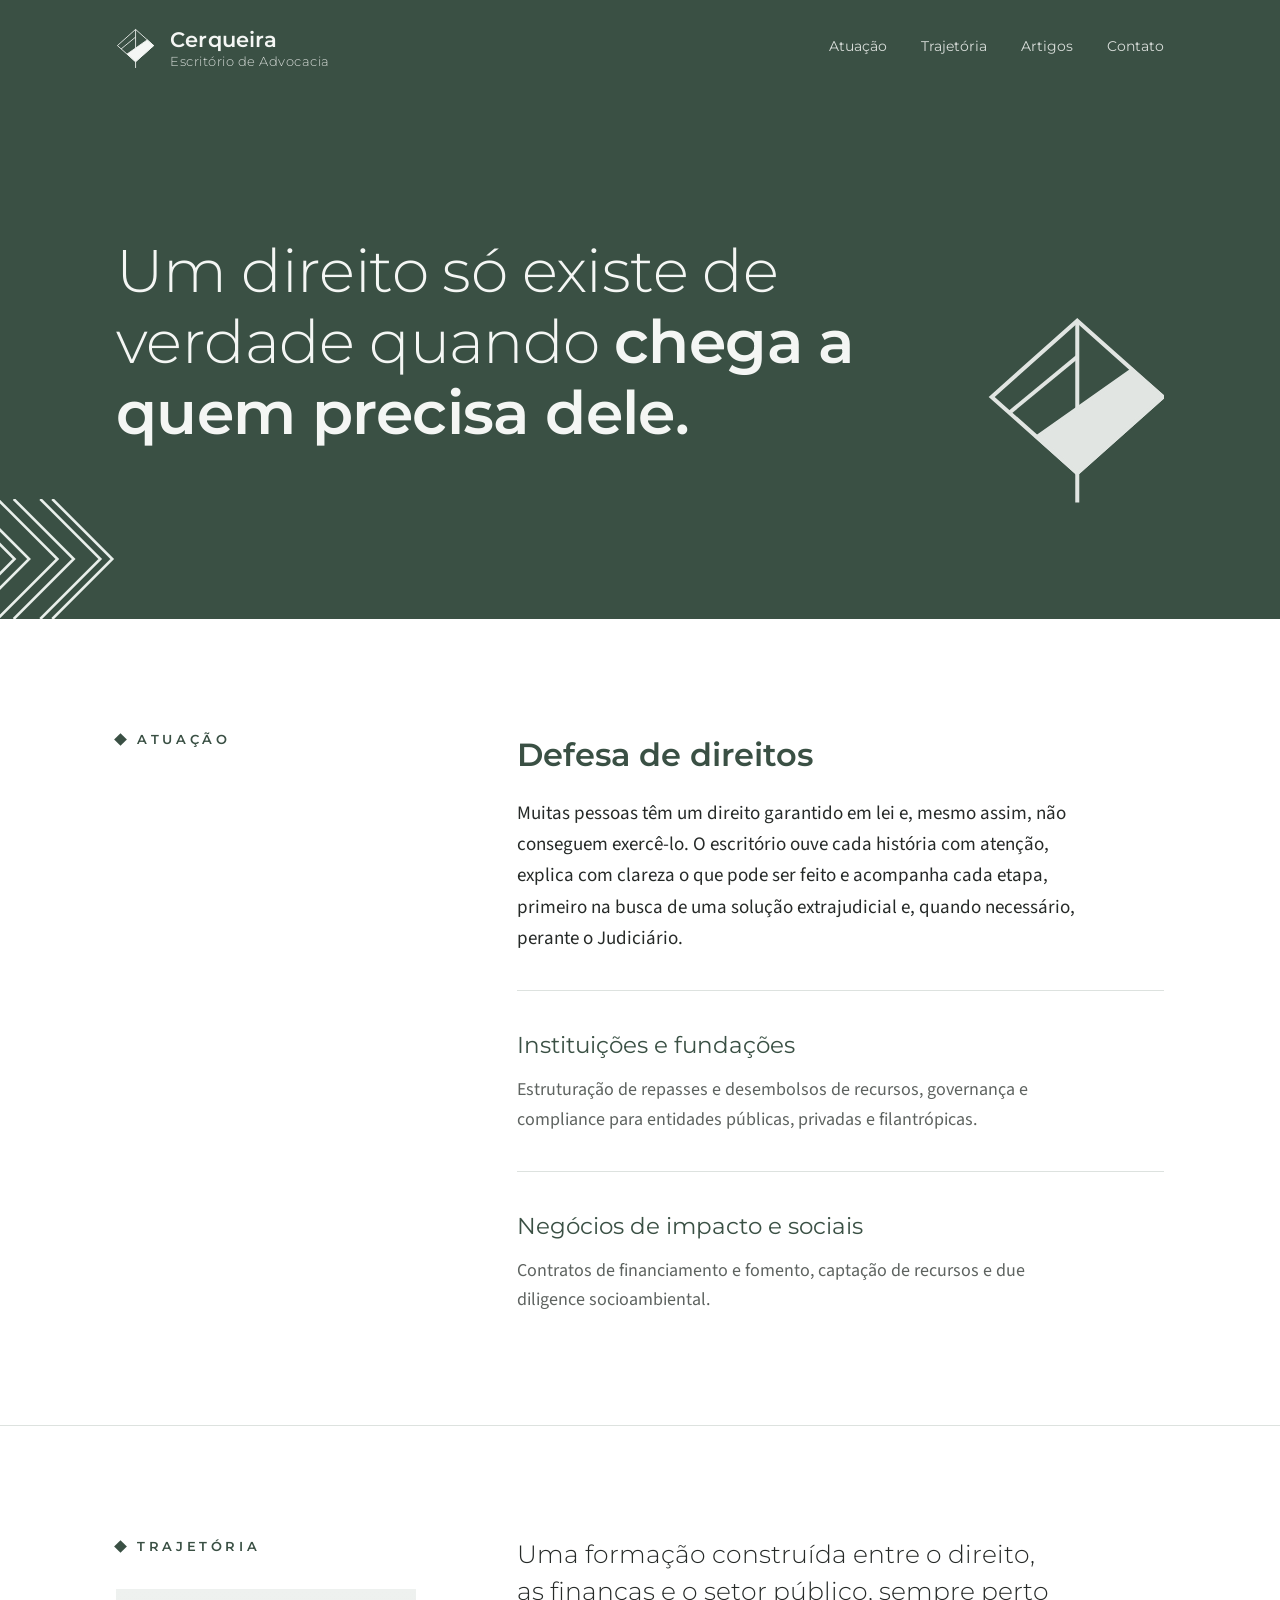
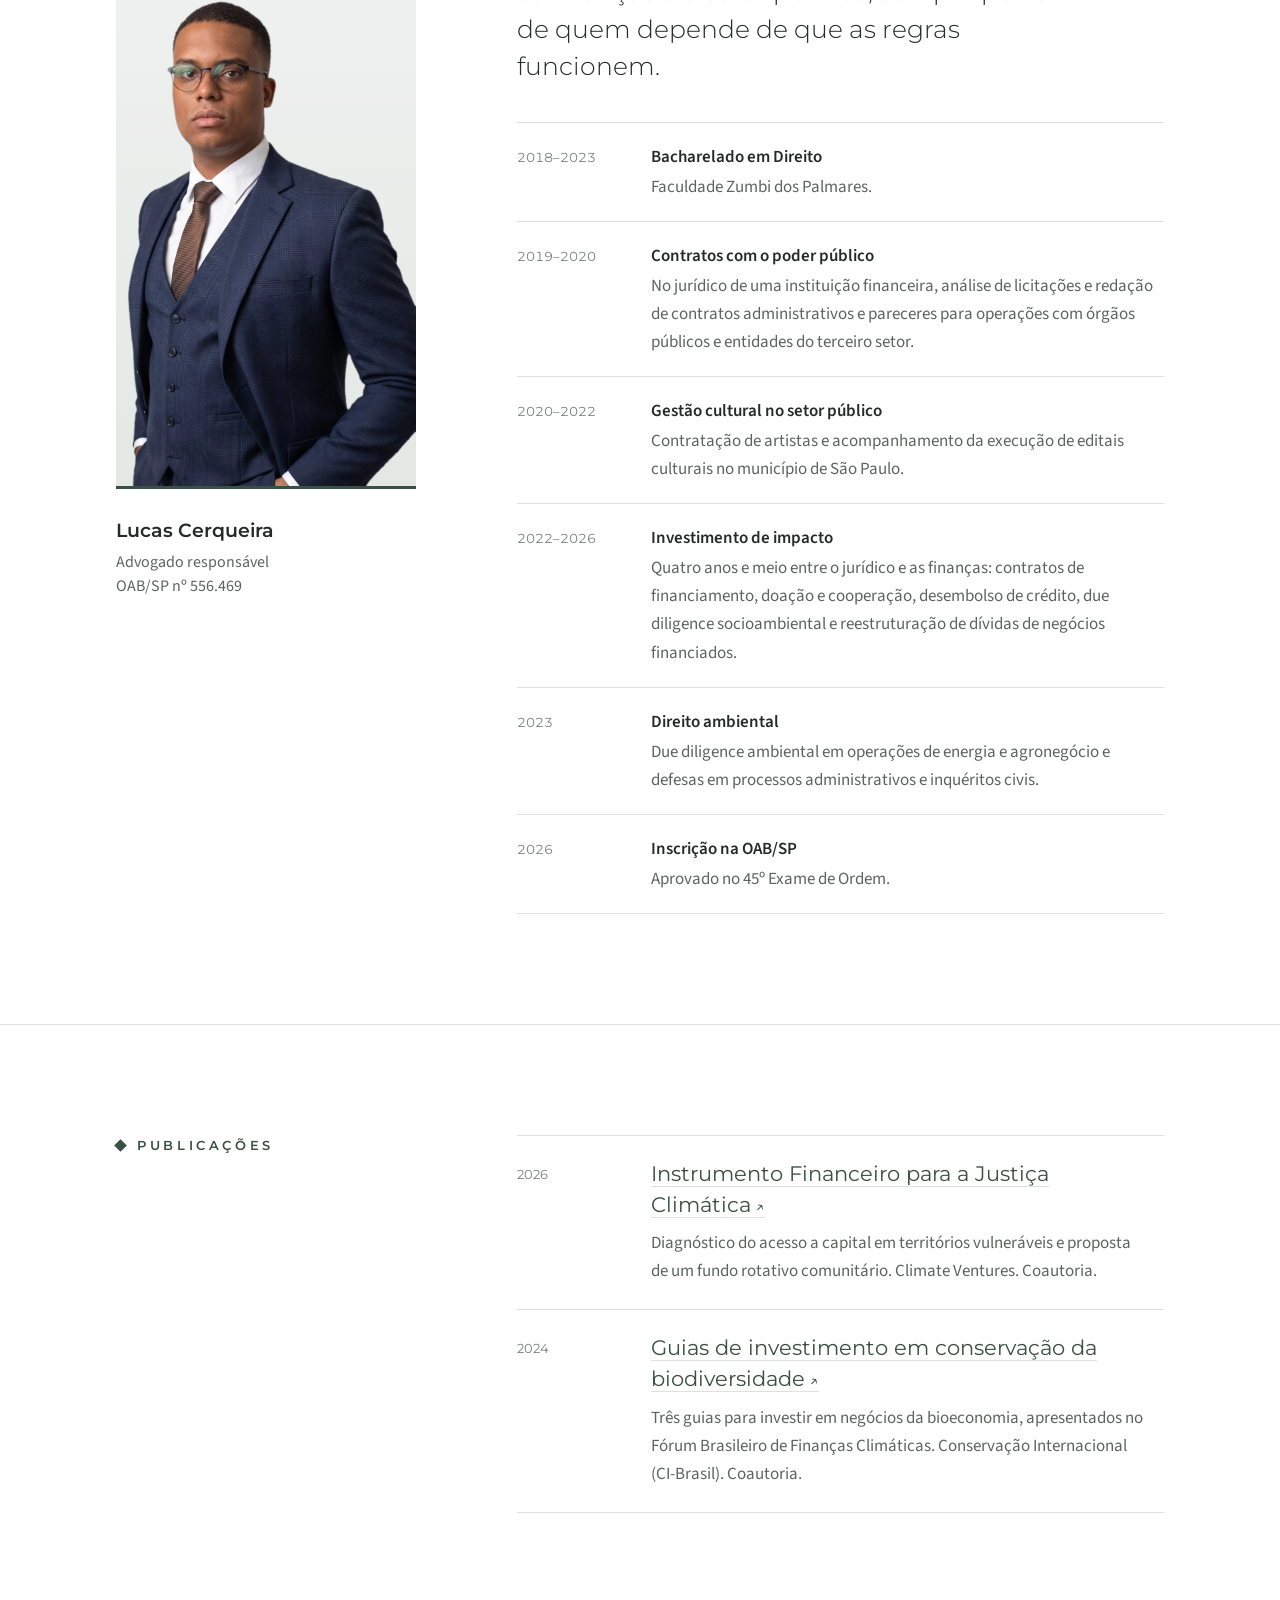
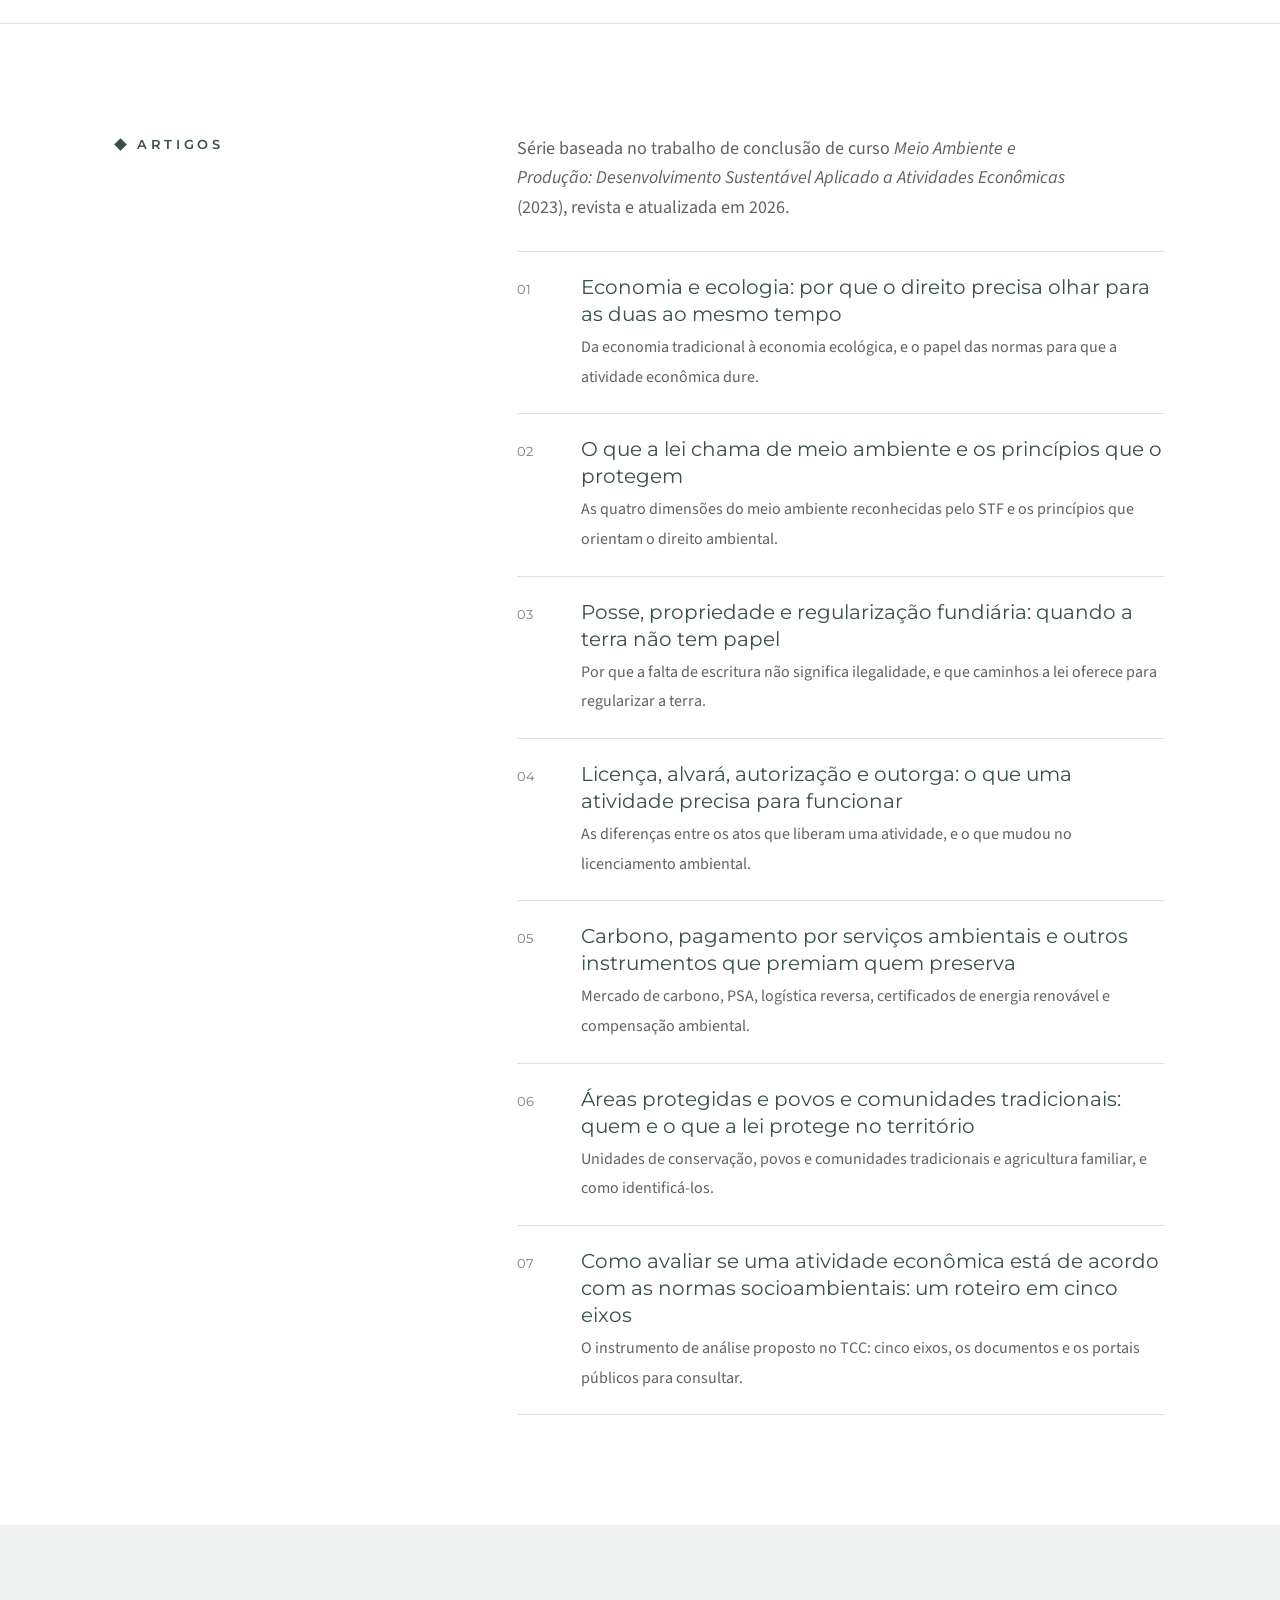
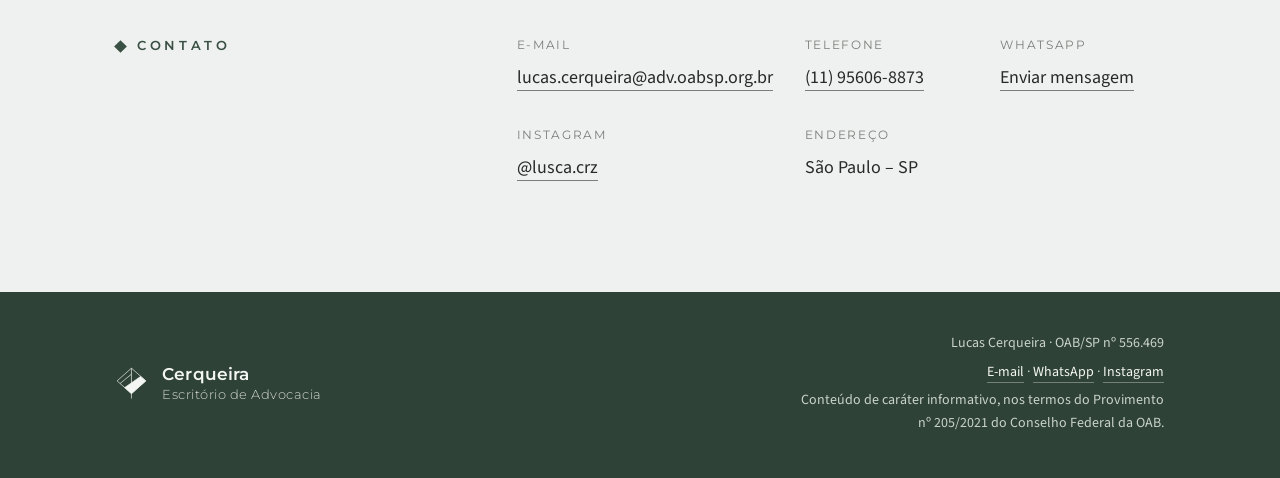
==== index.html @ 545a2e7e "Publica o site do Cerqueira Escritório de Advocacia Co-Authored-By: Claude Opus 5.5 <noreply@anthrop" ====
<!doctype html>
<html lang="pt-BR">
<head>
<meta charset="utf-8">
<meta name="viewport" content="width=device-width, initial-scale=1">
<title>Cerqueira Escritório de Advocacia</title>
<meta name="description" content="Cerqueira Escritório de Advocacia. Defesa de direitos, assessoria a instituições e fundações e negócios de impacto e sociais. São Paulo.">
<meta property="og:title" content="Cerqueira Escritório de Advocacia">
<meta property="og:type" content="website">
<meta property="og:locale" content="pt_BR">
<meta property="og:url" content="https://lucassilvaccerqueira-design.github.io/escritorio-cerqueira/">
<meta property="og:description" content="Defesa de direitos, instituições e fundações, negócios de impacto e sociais. Lucas Cerqueira · OAB/SP nº 556.469.">
<meta property="og:image" content="https://lucassilvaccerqueira-design.github.io/escritorio-cerqueira/compartilhar.jpg">
<meta property="og:image:width" content="1200">
<meta property="og:image:height" content="630">
<meta name="twitter:card" content="summary_large_image">
<link rel="canonical" href="https://lucassilvaccerqueira-design.github.io/escritorio-cerqueira/">
<link rel="icon" type="image/svg+xml" href="logo.svg">
<link rel="preconnect" href="https://fonts.googleapis.com">
<link rel="preconnect" href="https://fonts.gstatic.com" crossorigin>
<link href="https://fonts.googleapis.com/css2?family=Montserrat:wght@300;400;600&family=Source+Sans+3:wght@300;400;600&display=swap" rel="stylesheet">
<link rel="stylesheet" href="estilo.css">
</head>
<body>

<svg width="0" height="0" style="position:absolute" aria-hidden="true">
  <symbol id="logo" viewBox="-2 -2 134 142">
    <g fill="none" stroke="currentColor" stroke-width="3">
      <path d="M65 1 L129 58 L65 115 L1 58 Z"/>
      <path d="M65 1 V68"/>
      <path d="M14 70 L65 28"/>
      <path d="M106 38 L129 58 L65 115 L35 88 Z" fill="currentColor"/>
      <path d="M65 115 V137"/>
    </g>
  </symbol>
</svg>

<div class="masthead">
  <svg class="chevrons" viewBox="0 0 140 140" aria-hidden="true">
    <g fill="none" stroke="#e9efeb" stroke-width="3">
      <path d="M61 0 L131 70 L61 140"/>
      <path d="M47 0 L117 70 L47 140"/>
      <path d="M16 0 L86 70 L16 140"/>
      <path d="M-3 0 L67 70 L-3 140"/>
      <path d="M-36 0 L34 70 L-36 140"/>
      <path d="M-53 0 L17 70 L-53 140"/>
    </g>
  </svg>

  <header>
    <div class="wrap">
      <a class="brand" href="#" aria-label="Cerqueira Escritório de Advocacia, início">
        <svg viewBox="-2 -2 134 142" aria-hidden="true"><use href="#logo"/></svg>
        <span class="brand-text"><b>Cerqueira</b><span>Escritório de Advocacia</span></span>
      </a>
      <nav aria-label="Seções">
        <a href="#atuacao">Atuação</a>
        <a href="#trajetoria">Trajetória</a>
        <a href="#artigos">Artigos</a>
        <a href="#contato">Contato</a>
      </nav>
    </div>
  </header>

  <div class="wrap hero">
    <svg class="mark-large" viewBox="-2 -2 134 142" aria-hidden="true"><use href="#logo"/></svg>
    <h1>Um direito só existe de verdade quando <strong>chega a quem precisa dele.</strong></h1>
  </div>
</div>

<main>
  <section id="atuacao">
    <div class="wrap split">
      <h2 class="label">Atuação</h2>
      <ul class="areas">
        <li class="lead-area">
          <h3>Defesa de direitos</h3>
          <p>Muitas pessoas têm um direito garantido em lei e, mesmo assim, não conseguem exercê-lo. O escritório ouve cada história com atenção, explica com clareza o que pode ser feito e acompanha cada etapa, primeiro na busca de uma solução extrajudicial e, quando necessário, perante o Judiciário.</p>        </li>
        <li>
          <h3>Instituições e fundações</h3>
          <p>Estruturação de repasses e desembolsos de recursos, governança e compliance para entidades públicas, privadas e filantrópicas.</p>
        </li>
        <li>
          <h3>Negócios de impacto e sociais</h3>
          <p>Contratos de financiamento e fomento, captação de recursos e due diligence socioambiental.</p>
        </li>
      </ul>
    </div>
  </section>

  <section id="trajetoria">
    <div class="wrap split">
      <div>
        <h2 class="label">Trajetória</h2>
        <figure class="portrait"><img src="lucas-cerqueira.webp" width="900" height="1491" alt="Lucas Cerqueira, advogado, de terno azul-marinho e gravata marrom." loading="lazy"></figure>
        <p class="byline"><strong>Lucas Cerqueira</strong>Advogado responsável<br>OAB/SP nº 556.469</p>
      </div>
      <div>
        <p class="intro">Uma formação construída entre o direito, as finanças e o setor público, sempre perto de quem depende de que as regras funcionem.</p>
        <ol class="timeline">
          <li><span>2018–2023</span><div><b>Bacharelado em Direito</b>Faculdade Zumbi dos Palmares.</div></li>
          <li><span>2019–2020</span><div><b>Contratos com o poder público</b>No jurídico de uma instituição financeira, análise de licitações e redação de contratos administrativos e pareceres para operações com órgãos públicos e entidades do terceiro setor.</div></li>
          <li><span>2020–2022</span><div><b>Gestão cultural no setor público</b>Contratação de artistas e acompanhamento da execução de editais culturais no município de São Paulo.</div></li>
          <li><span>2022–2026</span><div><b>Investimento de impacto</b>Quatro anos e meio entre o jurídico e as finanças: contratos de financiamento, doação e cooperação, desembolso de crédito, due diligence socioambiental e reestruturação de dívidas de negócios financiados.</div></li>
          <li><span>2023</span><div><b>Direito ambiental</b>Due diligence ambiental em operações de energia e agronegócio e defesas em processos administrativos e inquéritos civis.</div></li>
          <li><span>2026</span><div><b>Inscrição na OAB/SP</b>Aprovado no 45º Exame de Ordem.</div></li>
        </ol>
      </div>
    </div>
  </section>

  <section id="publicacoes">
    <div class="wrap split">
      <h2 class="label">Publicações</h2>
      <ul class="pubs">
        <li>
          <span>2026</span>
          <div>
            <a href="https://materiais.climateventures.co/download-instrumento-financeiro-justica-climatica" target="_blank" rel="noopener"><b>Instrumento Financeiro para a Justiça Climática</b></a>
            <p>Diagnóstico do acesso a capital em territórios vulneráveis e proposta de um fundo rotativo comunitário. Climate Ventures. Coautoria.</p>
          </div>
        </li>
        <li>
          <span>2024</span>
          <div>
            <a href="https://brasil.conservation.org/news/sitawi-e-ci-brasil-apresentam-tres-guias-para-investimento-em-negocios-da-bioeconomia-no-forum-brasileiro-de-financas-climaticas" target="_blank" rel="noopener"><b>Guias de investimento em conservação da biodiversidade</b></a>
            <p>Três guias para investir em negócios da bioeconomia, apresentados no Fórum Brasileiro de Finanças Climáticas. Conservação Internacional (CI‑Brasil). Coautoria.</p>
          </div>
        </li>
      </ul>
    </div>
  </section>

  <section id="artigos">
    <div class="wrap split">
      <h2 class="label">Artigos</h2>
      <div>
        <p class="series-intro">Série baseada no trabalho de conclusão de curso <em>Meio Ambiente e Produção: Desenvolvimento Sustentável Aplicado a Atividades Econômicas</em> (2023), revista e atualizada em 2026.</p>
        <ul class="articles">
          <li><a href="artigos/economia-e-ecologia.html"><span class="n">01</span><span><b>Economia e ecologia: por que o direito precisa olhar para as duas ao mesmo tempo</b><span class="d">Da economia tradicional à economia ecológica, e o papel das normas para que a atividade econômica dure.</span></span></a></li>
          <li><a href="artigos/meio-ambiente-e-principios.html"><span class="n">02</span><span><b>O que a lei chama de meio ambiente e os princípios que o protegem</b><span class="d">As quatro dimensões do meio ambiente reconhecidas pelo STF e os princípios que orientam o direito ambiental.</span></span></a></li>
          <li><a href="artigos/posse-propriedade-e-regularizacao-fundiaria.html"><span class="n">03</span><span><b>Posse, propriedade e regularização fundiária: quando a terra não tem papel</b><span class="d">Por que a falta de escritura não significa ilegalidade, e que caminhos a lei oferece para regularizar a terra.</span></span></a></li>
          <li><a href="artigos/licencas-alvaras-autorizacoes-e-outorgas.html"><span class="n">04</span><span><b>Licença, alvará, autorização e outorga: o que uma atividade precisa para funcionar</b><span class="d">As diferenças entre os atos que liberam uma atividade, e o que mudou no licenciamento ambiental.</span></span></a></li>
          <li><a href="artigos/instrumentos-economicos-ambientais.html"><span class="n">05</span><span><b>Carbono, pagamento por serviços ambientais e outros instrumentos que premiam quem preserva</b><span class="d">Mercado de carbono, PSA, logística reversa, certificados de energia renovável e compensação ambiental.</span></span></a></li>
          <li><a href="artigos/areas-protegidas-e-comunidades-tradicionais.html"><span class="n">06</span><span><b>Áreas protegidas e povos e comunidades tradicionais: quem e o que a lei protege no território</b><span class="d">Unidades de conservação, povos e comunidades tradicionais e agricultura familiar, e como identificá-los.</span></span></a></li>
          <li><a href="artigos/roteiro-de-analise-socioambiental.html"><span class="n">07</span><span><b>Como avaliar se uma atividade econômica está de acordo com as normas socioambientais: um roteiro em cinco eixos</b><span class="d">O instrumento de análise proposto no TCC: cinco eixos, os documentos e os portais públicos para consultar.</span></span></a></li>
        </ul>
      </div>
    </div>
  </section>

  <section id="contato">
    <div class="wrap split">
      <h2 class="label">Contato</h2>
      <div class="contact">
        <div><small>E-mail</small><a href="mailto:lucas.cerqueira@adv.oabsp.org.br">lucas.cerqueira@adv.oabsp.org.br</a></div>
        <div><small>Telefone</small><a href="tel:+5511956068873">(11) 95606-8873</a></div>
        <div><small>WhatsApp</small><a href="https://wa.me/5511956068873" target="_blank" rel="noopener">Enviar mensagem</a></div>
        <div><small>Instagram</small><a href="https://www.instagram.com/lusca.crz/" target="_blank" rel="noopener">@lusca.crz</a></div>
        <div><small>Endereço</small>São Paulo – SP</div>
      </div>
    </div>
  </section>
</main>

<footer>
  <div class="wrap">
    <span class="brand">
      <svg viewBox="-2 -2 134 142" aria-hidden="true"><use href="#logo"/></svg>
      <span class="brand-text"><b>Cerqueira</b><span>Escritório de Advocacia</span></span>
    </span>
    <p>Lucas Cerqueira · OAB/SP nº 556.469<br><span class="footer-links"><a href="mailto:lucas.cerqueira@adv.oabsp.org.br">E-mail</a> · <a href="https://wa.me/5511956068873" target="_blank" rel="noopener">WhatsApp</a> · <a href="https://www.instagram.com/lusca.crz/" target="_blank" rel="noopener">Instagram</a></span><br>Conteúdo de caráter informativo, nos termos do Provimento nº 205/2021 do Conselho Federal da OAB.</p>
  </div>
</footer>

</body>
</html>
---- estilo.css ----
:root {
  --brand: #3a5044;
  --brand-deep: #2f4237;
  --ink: #262a28;
  --muted: #5e6360;
  --soft: #7a7f7c;
  --rule: #dde2df;
  --panel: #eef1ef;
  --on-brand: #f4f6f4;
  --display: "Montserrat", "Helvetica Neue", Arial, sans-serif;
  --text: "Source Sans 3", "Helvetica Neue", Arial, sans-serif;
  --max: 1160px;
  --gutter: clamp(20px, 5vw, 56px);
}

*, *::before, *::after { box-sizing: border-box; }
html { scroll-behavior: smooth; }
body {
  margin: 0;
  background: #fff;
  color: var(--ink);
  font-family: var(--text);
  font-size: 18px;
  line-height: 1.65;
  -webkit-font-smoothing: antialiased;
}
a { color: inherit; text-decoration: none; }
.wrap { max-width: var(--max); margin: 0 auto; padding-left: var(--gutter); padding-right: var(--gutter); }
h1, h2, h3 { font-family: var(--display); margin: 0; }

/* Faixa verde: cabeçalho + abertura, como no papel timbrado */
.masthead { background: var(--brand); color: var(--on-brand); position: relative; overflow: hidden; }
.chevrons { position: absolute; left: 0; bottom: 0; width: 120px; height: auto; pointer-events: none; }
.mark-large { position: absolute; right: var(--gutter); bottom: clamp(64px, 9vw, 120px); width: clamp(120px, 14vw, 190px); color: var(--on-brand); opacity: .9; }
header .wrap { display: flex; align-items: center; justify-content: space-between; gap: 24px; padding-top: 28px; padding-bottom: 28px; position: relative; }
.brand { display: flex; align-items: center; gap: 16px; }
.brand svg { width: 38px; height: auto; flex: none; }
.brand-text { display: flex; flex-direction: column; line-height: 1.1; }
.brand-text b { font-family: var(--display); font-weight: 600; font-size: 21px; letter-spacing: .01em; }
.brand-text span { font-family: var(--display); font-weight: 300; font-size: 13px; letter-spacing: .04em; opacity: .85; margin-top: 3px; }
nav { display: flex; gap: 34px; font-family: var(--display); font-weight: 400; font-size: 14px; }
nav a { opacity: .85; padding-bottom: 3px; border-bottom: 1px solid transparent; transition: opacity .2s, border-color .2s; }
nav a:hover { opacity: 1; border-color: currentColor; }

.hero { position: relative; padding-top: clamp(64px, 11vw, 140px); padding-bottom: 170px; }
.hero h1 { font-weight: 300; font-size: clamp(34px, 4.8vw, 60px); line-height: 1.18; letter-spacing: -.01em; max-width: 20ch; }
.hero h1 strong { font-weight: 600; }

/* Seções */
section { padding-top: clamp(64px, 9vw, 110px); padding-bottom: clamp(64px, 9vw, 110px); }
section + section { border-top: 1px solid var(--rule); }
.split { display: grid; grid-template-columns: 4fr 8fr; gap: clamp(32px, 6vw, 96px); }
.label {
  align-self: start;
  display: flex; align-items: center; gap: 12px;
  font-family: var(--display); font-weight: 600; font-size: 13px;
  letter-spacing: .28em; text-transform: uppercase; color: var(--brand);
}
.label::before { content: ""; width: 9px; height: 9px; background: var(--brand); transform: rotate(45deg); flex: none; }

/* Atuação */
.areas { list-style: none; margin: 0; padding: 0; }
.areas li { padding: 0 0 36px; }
.areas li + li { padding-top: 36px; border-top: 1px solid var(--rule); }
.areas li:last-child { padding-bottom: 0; }
.areas h3 { font-weight: 400; font-size: 23px; color: var(--brand); margin-bottom: 10px; }
.areas p { margin: 0; color: var(--muted); max-width: 62ch; }
.areas .lead-area h3 { font-weight: 600; font-size: clamp(26px, 2.6vw, 32px); margin-bottom: 16px; }
.areas .lead-area p { color: var(--ink); font-size: 19px; }

/* Trajetória */
.portrait { margin: 32px 0 0; max-width: 300px; background: linear-gradient(to bottom, var(--panel), #e3e8e5); border-bottom: 3px solid var(--brand); }
.portrait img { display: block; width: 100%; height: auto; }
.byline { margin: 28px 0 0; font-size: 16px; color: var(--muted); line-height: 1.5; }
.byline strong { display: block; font-family: var(--display); font-weight: 600; font-size: 19px; color: var(--ink); margin-bottom: 4px; }
.intro { font-family: var(--display); font-weight: 300; font-size: clamp(21px, 2vw, 25px); line-height: 1.5; margin: 0 0 36px; max-width: 34ch; }
.timeline { list-style: none; margin: 0; padding: 0; border-top: 1px solid var(--rule); }
.timeline li { display: grid; grid-template-columns: 110px 1fr; gap: 24px; padding: 20px 0; border-bottom: 1px solid var(--rule); }
.timeline span { font-family: var(--display); font-size: 13px; color: var(--soft); padding-top: 4px; font-variant-numeric: tabular-nums; }
.timeline b { display: block; font-weight: 600; color: var(--ink); margin-bottom: 2px; }
.timeline div { color: var(--muted); font-size: 17px; }
/* Publicações */
.pubs { list-style: none; margin: 0; padding: 0; border-top: 1px solid var(--rule); }
.pubs li { display: grid; grid-template-columns: 110px 1fr; gap: 24px; padding: 24px 0; border-bottom: 1px solid var(--rule); }
.pubs span { font-family: var(--display); font-size: 13px; color: var(--soft); padding-top: 4px; }
.pubs a b { font-family: var(--display); font-weight: 400; font-size: 21px; line-height: 1.35; color: var(--brand); border-bottom: 1px solid var(--rule); transition: border-color .2s; }
.pubs a:hover b { border-color: var(--brand); }
.pubs a b::after { content: "\00a0↗"; font-size: .75em; }
.pubs p { margin: 8px 0 0; color: var(--muted); font-size: 17px; max-width: 62ch; }

/* Contato */
#contato { background: var(--panel); border-top: 0; }
.contact { display: grid; grid-template-columns: repeat(3, 1fr); gap: 32px; }
.contact small { display: block; font-family: var(--display); font-size: 12px; letter-spacing: .14em; text-transform: uppercase; color: var(--soft); margin-bottom: 8px; }
.contact a { border-bottom: 1px solid var(--soft); }
.contact a:hover { border-color: var(--brand); color: var(--brand); }

.todo { background: #f3e2a6; color: var(--ink); padding: 0 3px; }

footer { background: var(--brand-deep); color: #c9d2cc; font-size: 14px; line-height: 1.6; }
footer .wrap { display: flex; justify-content: space-between; align-items: center; gap: 32px; padding-top: 40px; padding-bottom: 44px; }
footer .brand { color: var(--on-brand); }
footer .brand svg { width: 30px; }
footer .brand-text b { font-size: 17px; }
footer p { margin: 0; max-width: 54ch; text-align: right; }
footer .footer-links { display: inline-block; margin: 6px 0; }
footer .footer-links a { color: var(--on-brand); border-bottom: 1px solid rgba(244, 246, 244, .35); }
footer .footer-links a:hover { border-color: var(--on-brand); }

@media (max-width: 820px) {
  .split { grid-template-columns: 1fr; gap: 28px; }
  .mark-large { display: none; }
  .contact { grid-template-columns: 1fr; gap: 24px; }
  .portrait { max-width: 260px; }
  .timeline li, .pubs li { grid-template-columns: 1fr; gap: 2px; }
  footer .wrap { flex-direction: column; align-items: flex-start; }
  footer p { text-align: left; }
}
@media (max-width: 560px) {
  body { font-size: 17px; }
  header .wrap { flex-direction: column; align-items: flex-start; gap: 22px; }
  nav { gap: 24px; }
  .chevrons { width: 80px; }
  .hero { padding-bottom: 120px; }
}

/* Lista de artigos (página principal) */
.articles { list-style: none; margin: 0; padding: 0; border-top: 1px solid var(--rule); }
.articles li { border-bottom: 1px solid var(--rule); }
.articles a { display: grid; grid-template-columns: 48px 1fr; gap: 16px; padding: 22px 0; }
.articles .n { font-family: var(--display); font-size: 13px; color: var(--soft); padding-top: 5px; }
.articles b { display: block; font-family: var(--display); font-weight: 400; font-size: 20px; line-height: 1.35; color: var(--brand); margin-bottom: 4px; }
.articles a:hover b { text-decoration: underline; text-underline-offset: 4px; text-decoration-thickness: 1px; }
.articles span.d { color: var(--muted); font-size: 16px; }
.series-intro { margin: 0 0 28px; color: var(--muted); max-width: 62ch; }

/* Página de artigo */
.masthead.compact .chevrons { width: 64px; }
.article-head { padding-top: clamp(56px, 8vw, 96px); padding-bottom: clamp(32px, 5vw, 56px); }
.article-head h1 { font-weight: 300; font-size: clamp(30px, 4.2vw, 50px); line-height: 1.2; letter-spacing: -.01em; color: var(--brand); max-width: 24ch; margin-top: 20px; }
.article-head .dek { font-size: clamp(18px, 1.8vw, 21px); color: var(--muted); max-width: 60ch; margin: 22px 0 0; }
.article-head .meta { margin-top: 26px; font-family: var(--display); font-size: 13px; color: var(--soft); letter-spacing: .02em; }
.prose { padding-bottom: clamp(56px, 8vw, 96px); }
.prose > * { max-width: 720px; }
.prose p, .prose li { font-size: 19px; line-height: 1.75; }
.prose p { margin: 0 0 22px; }
.prose h2 { font-weight: 600; font-size: 23px; line-height: 1.3; color: var(--brand); margin: 52px 0 16px; }
.prose ul, .prose ol { margin: 0 0 24px; padding-left: 22px; }
.prose li { margin-bottom: 8px; }
.prose li::marker { color: var(--brand); }
.prose blockquote { margin: 28px 0; padding: 4px 0 4px 22px; border-left: 3px solid var(--brand); }
.prose blockquote p { font-family: var(--display); font-weight: 300; font-size: 21px; line-height: 1.55; margin: 0; }
.prose a { color: var(--brand); text-decoration: underline; text-underline-offset: 3px; text-decoration-thickness: 1px; }
.prose .sources { border-top: 1px solid var(--rule); margin-top: 48px; padding-top: 28px; }
.prose .sources h2 { margin-top: 0; font-size: 16px; letter-spacing: .2em; text-transform: uppercase; }
.prose .sources li { font-size: 15px; line-height: 1.6; color: var(--muted); }
.prose .note { background: var(--panel); padding: 22px 24px; margin-top: 36px; font-size: 15px; line-height: 1.6; color: var(--muted); }
.article-nav { display: grid; grid-template-columns: repeat(2, minmax(0, 348px)); gap: 24px; padding-bottom: clamp(56px, 8vw, 96px); }
.article-nav a { border-top: 1px solid var(--rule); padding-top: 24px; }
.article-nav a { display: block; }
.article-nav small { display: block; font-family: var(--display); font-size: 12px; letter-spacing: .14em; text-transform: uppercase; color: var(--soft); margin-bottom: 6px; }
.article-nav b { font-family: var(--display); font-weight: 400; color: var(--brand); font-size: 17px; line-height: 1.4; }
.article-nav .next { text-align: right; }
@media (max-width: 560px) {
  .article-nav { grid-template-columns: 1fr; }
  .article-nav .next { text-align: left; }
  .prose p, .prose li { font-size: 18px; }
}
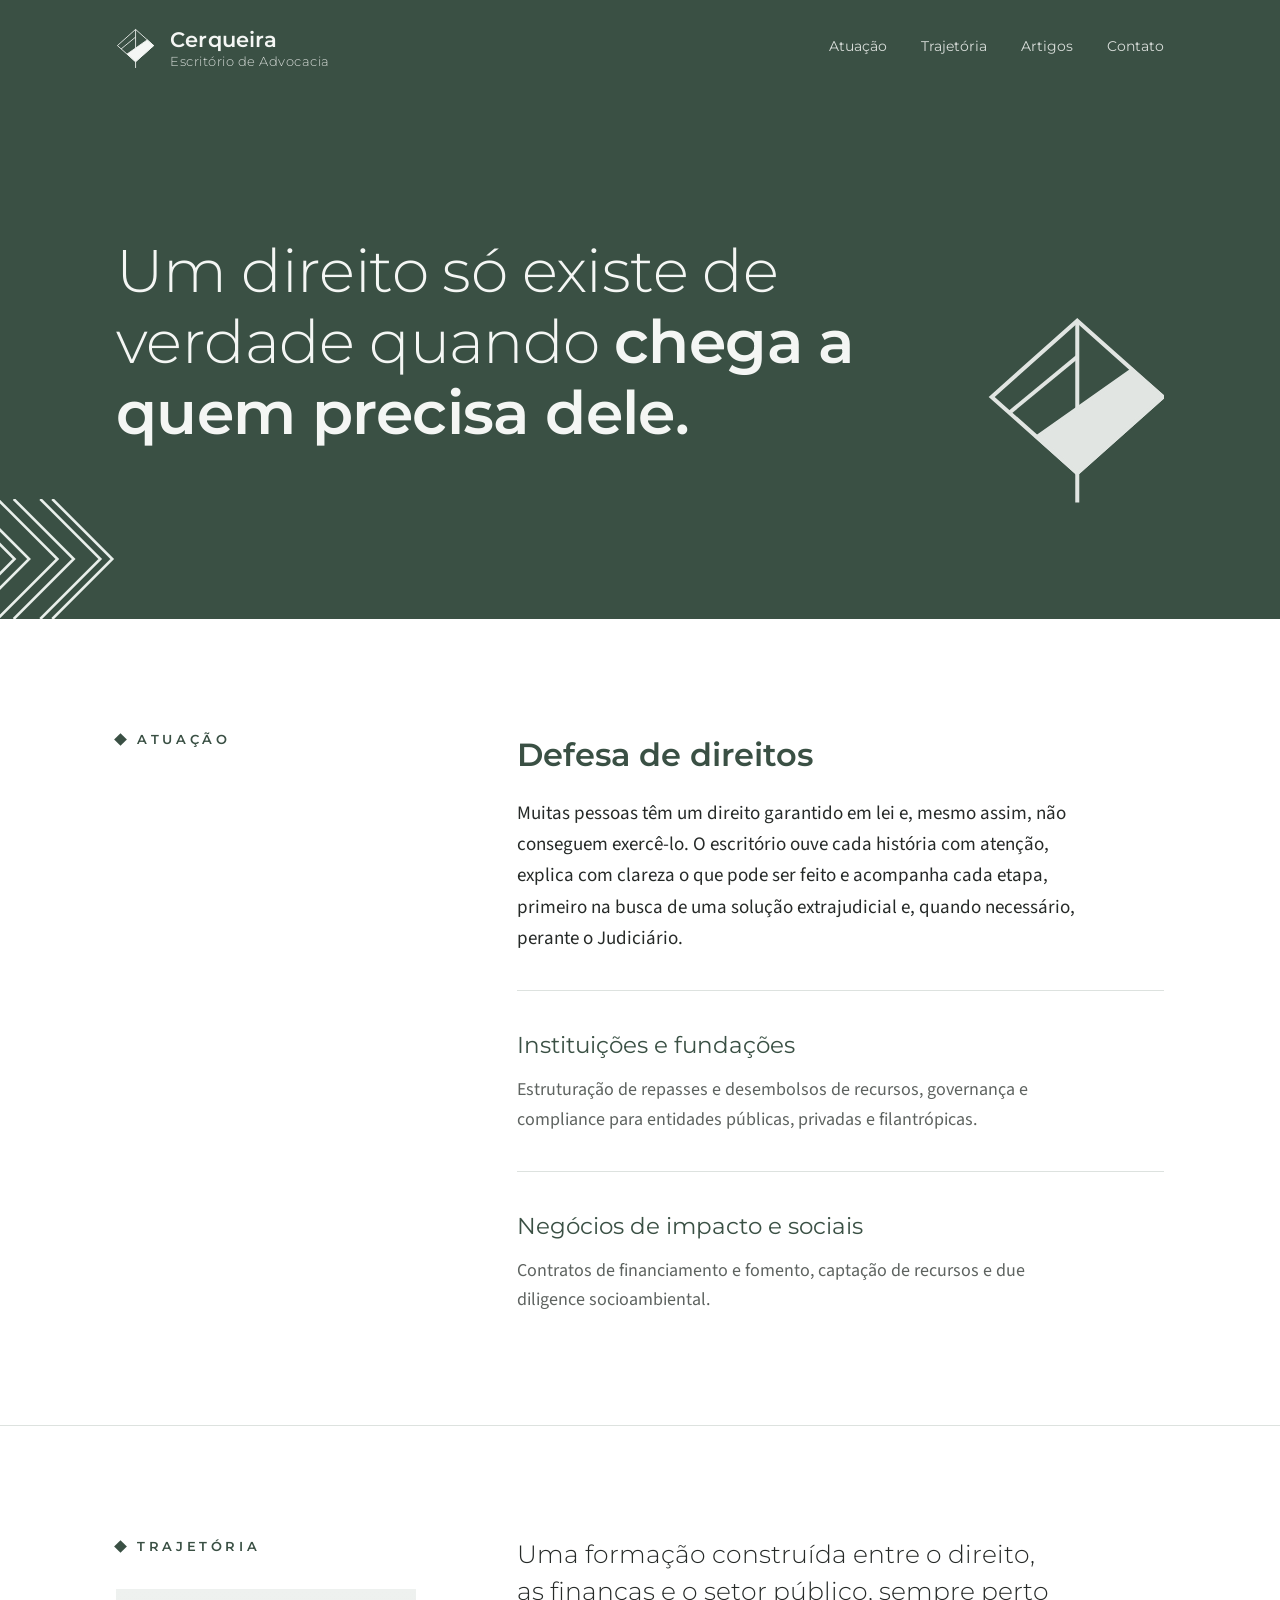
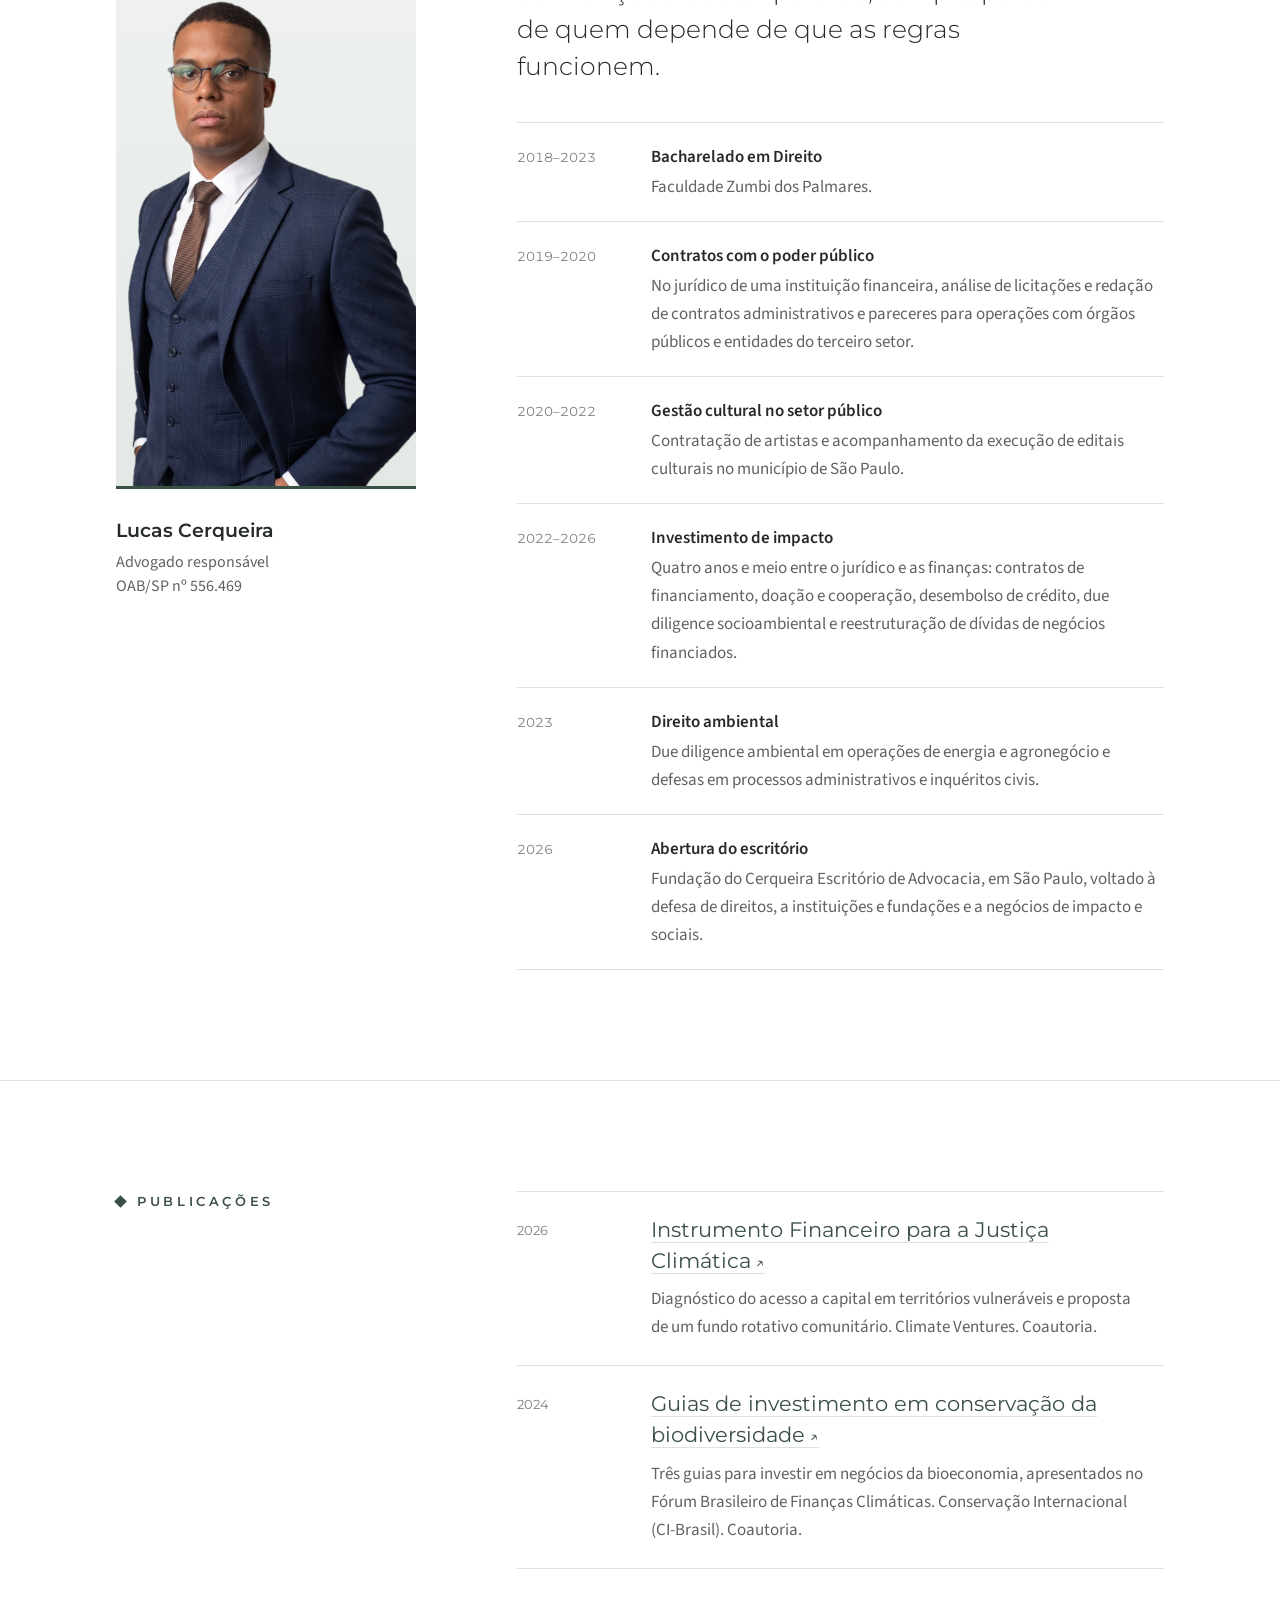
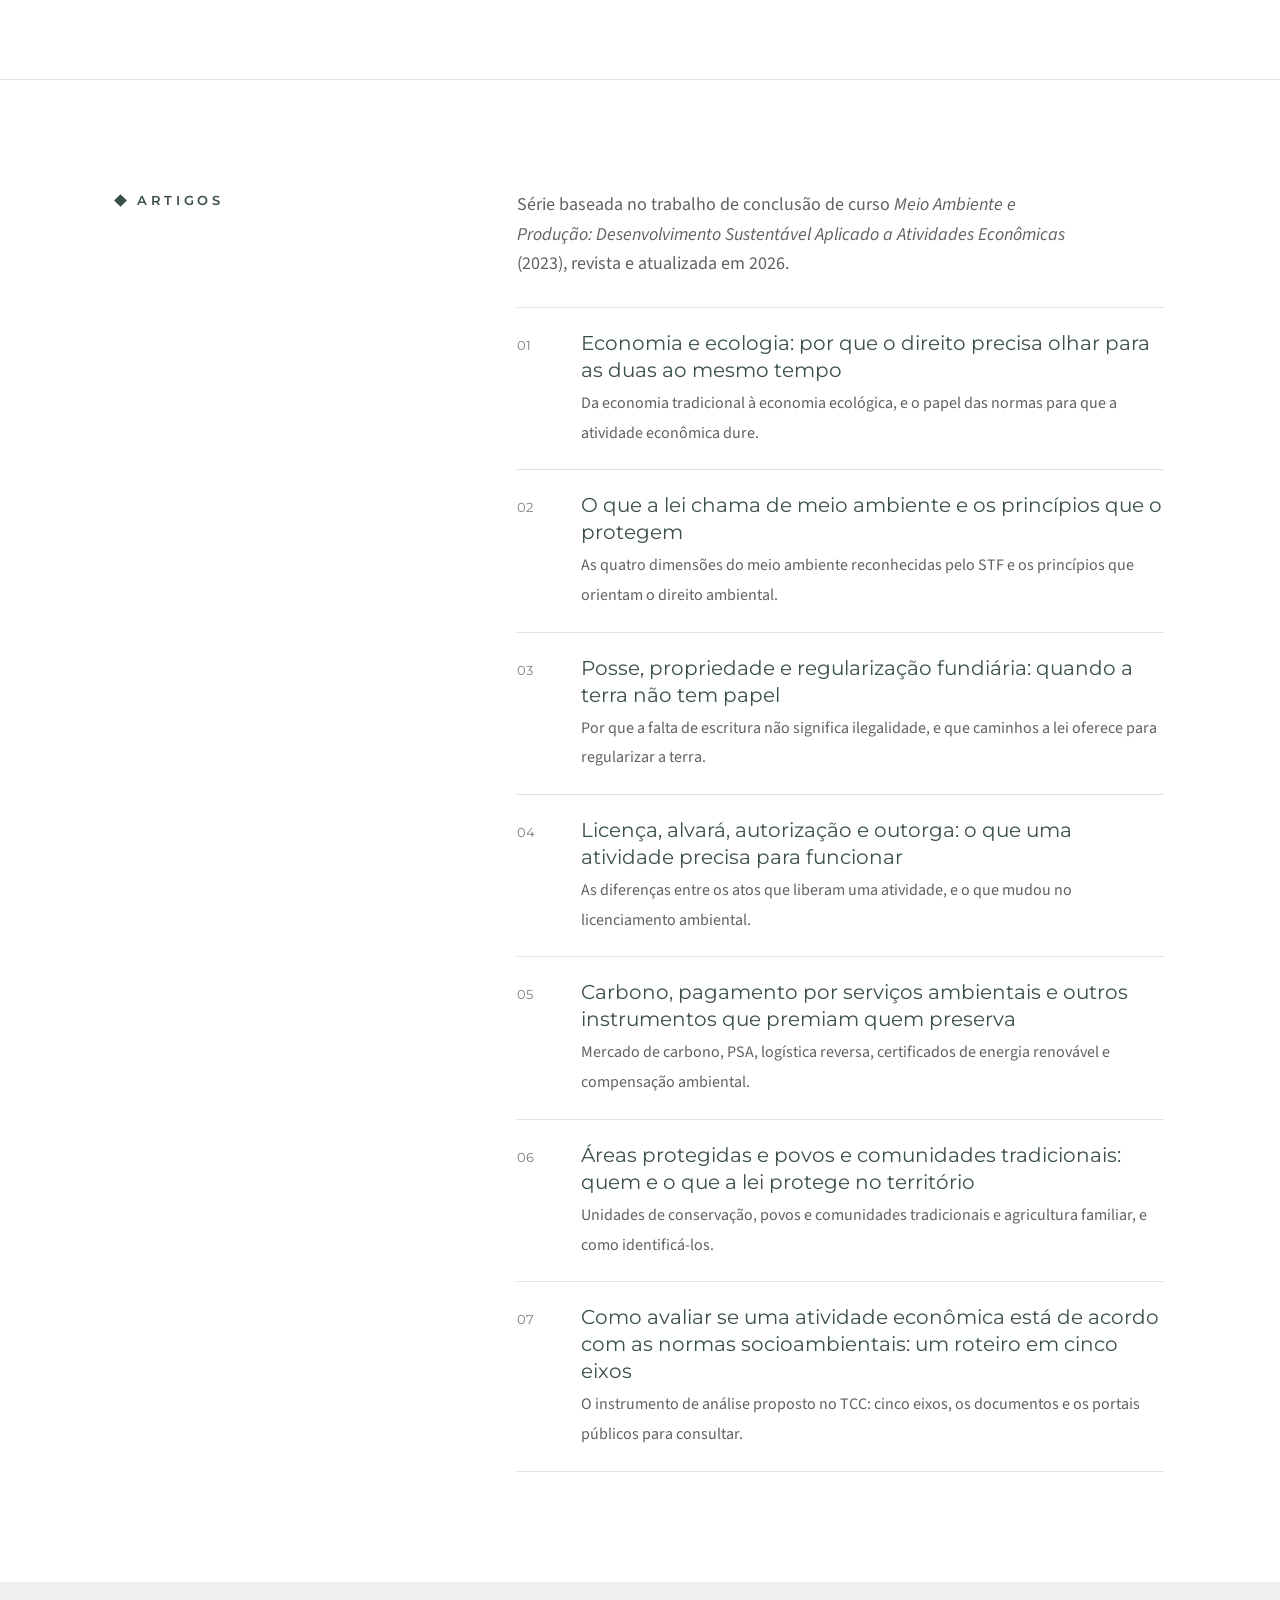
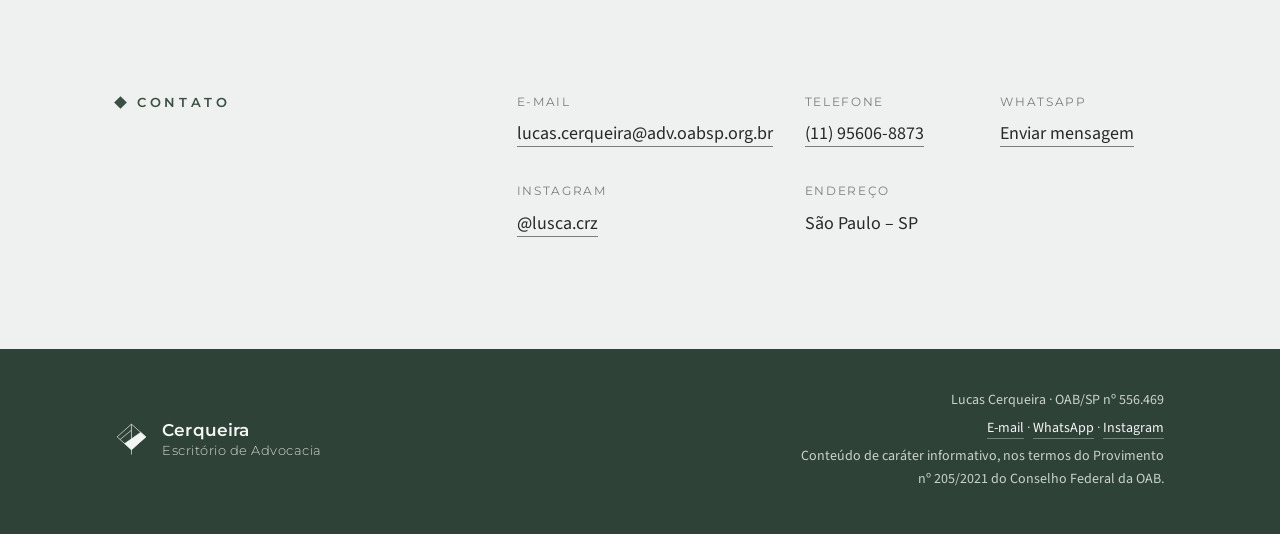
==== commit 24f308c5: "Trajetória: troca a aprovação na OAB pela abertura do escritório Co-Authored-By: Claude Opus 5.5 <no" ====
--- a/index.html
+++ b/index.html
@@ -8,13 +8,13 @@
 <meta property="og:title" content="Cerqueira Escritório de Advocacia">
 <meta property="og:type" content="website">
 <meta property="og:locale" content="pt_BR">
-<meta property="og:url" content="https://lucassilvaccerqueira-design.github.io/escritorio-cerqueira/">
+<meta property="og:url" content="https://lucascerqueira.adv.br/">
 <meta property="og:description" content="Defesa de direitos, instituições e fundações, negócios de impacto e sociais. Lucas Cerqueira · OAB/SP nº 556.469.">
-<meta property="og:image" content="https://lucassilvaccerqueira-design.github.io/escritorio-cerqueira/compartilhar.jpg">
+<meta property="og:image" content="https://lucascerqueira.adv.br/compartilhar.jpg">
 <meta property="og:image:width" content="1200">
 <meta property="og:image:height" content="630">
 <meta name="twitter:card" content="summary_large_image">
-<link rel="canonical" href="https://lucassilvaccerqueira-design.github.io/escritorio-cerqueira/">
+<link rel="canonical" href="https://lucascerqueira.adv.br/">
 <link rel="icon" type="image/svg+xml" href="logo.svg">
 <link rel="preconnect" href="https://fonts.googleapis.com">
 <link rel="preconnect" href="https://fonts.gstatic.com" crossorigin>
@@ -103,7 +103,7 @@
           <li><span>2020–2022</span><div><b>Gestão cultural no setor público</b>Contratação de artistas e acompanhamento da execução de editais culturais no município de São Paulo.</div></li>
           <li><span>2022–2026</span><div><b>Investimento de impacto</b>Quatro anos e meio entre o jurídico e as finanças: contratos de financiamento, doação e cooperação, desembolso de crédito, due diligence socioambiental e reestruturação de dívidas de negócios financiados.</div></li>
           <li><span>2023</span><div><b>Direito ambiental</b>Due diligence ambiental em operações de energia e agronegócio e defesas em processos administrativos e inquéritos civis.</div></li>
-          <li><span>2026</span><div><b>Inscrição na OAB/SP</b>Aprovado no 45º Exame de Ordem.</div></li>
+          <li><span>2026</span><div><b>Abertura do escritório</b>Fundação do Cerqueira Escritório de Advocacia, em São Paulo, voltado à defesa de direitos, a instituições e fundações e a negócios de impacto e sociais.</div></li>
         </ol>
       </div>
     </div>
